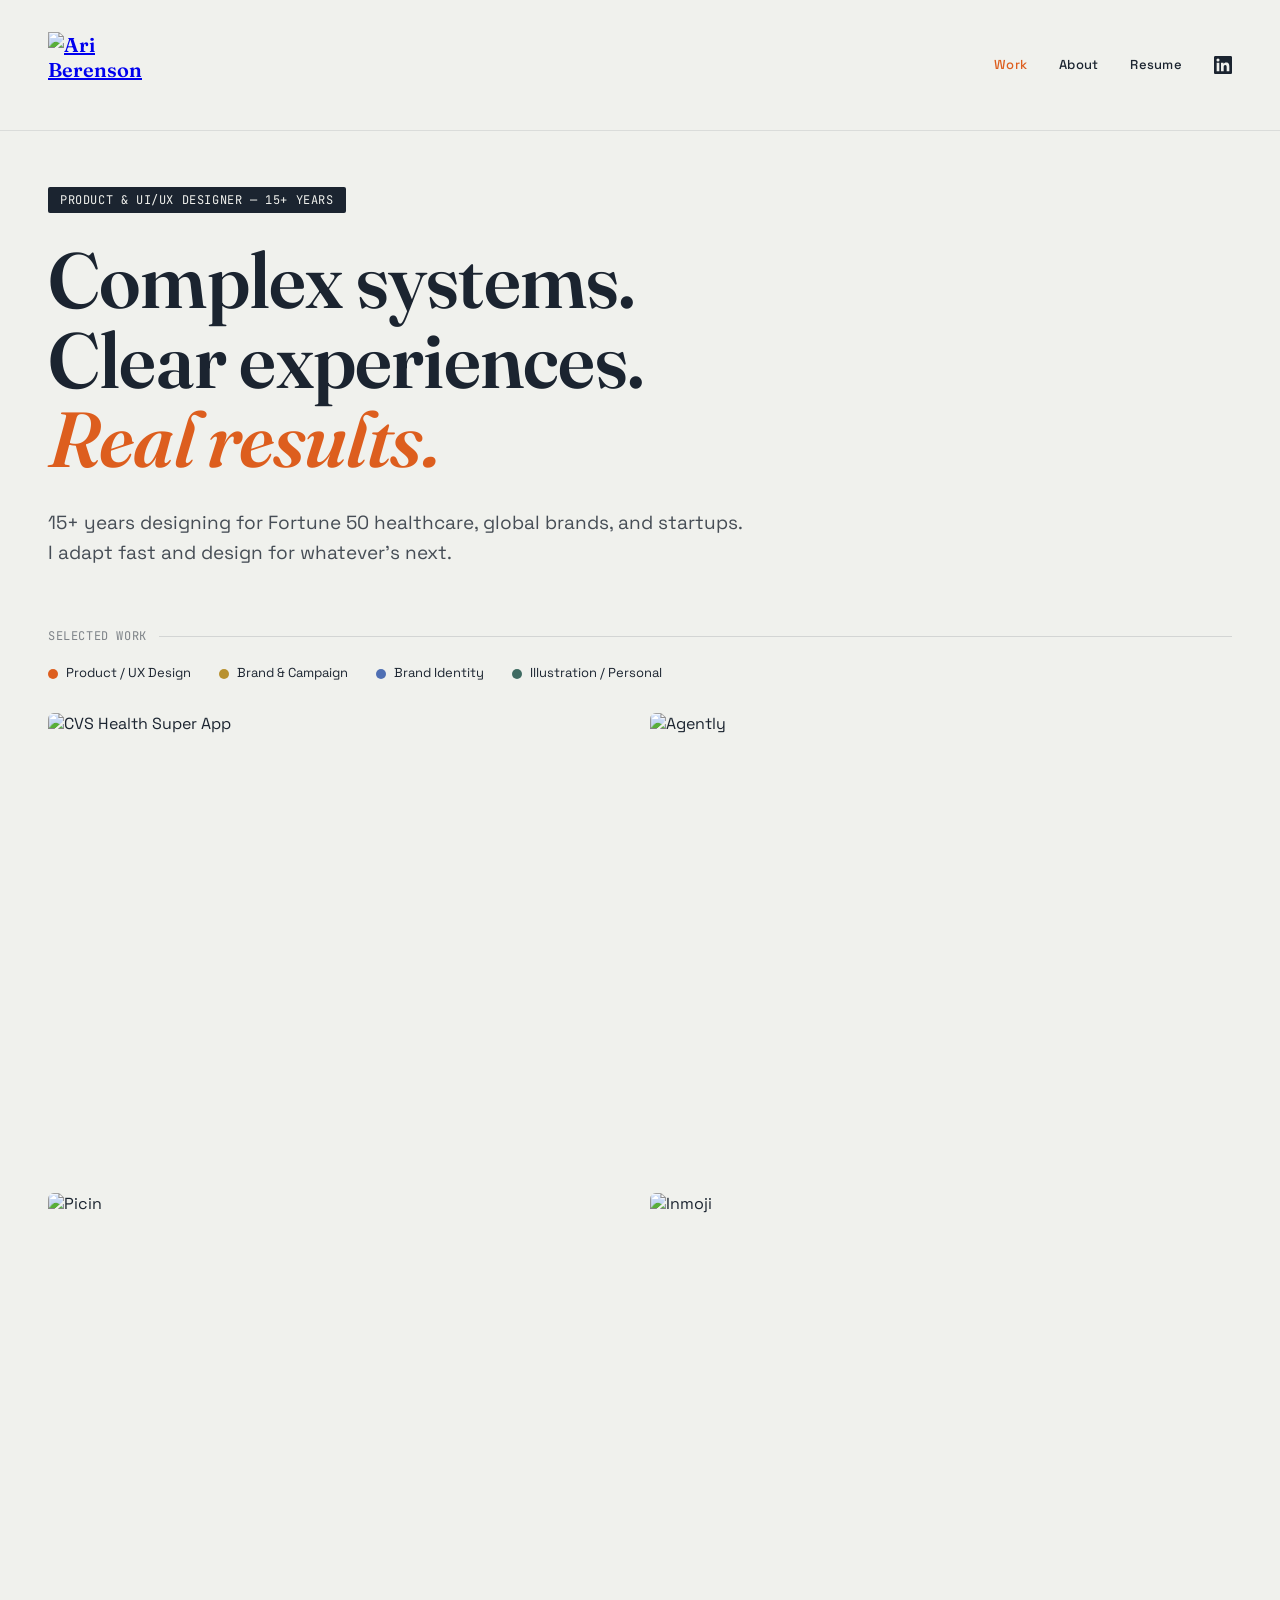
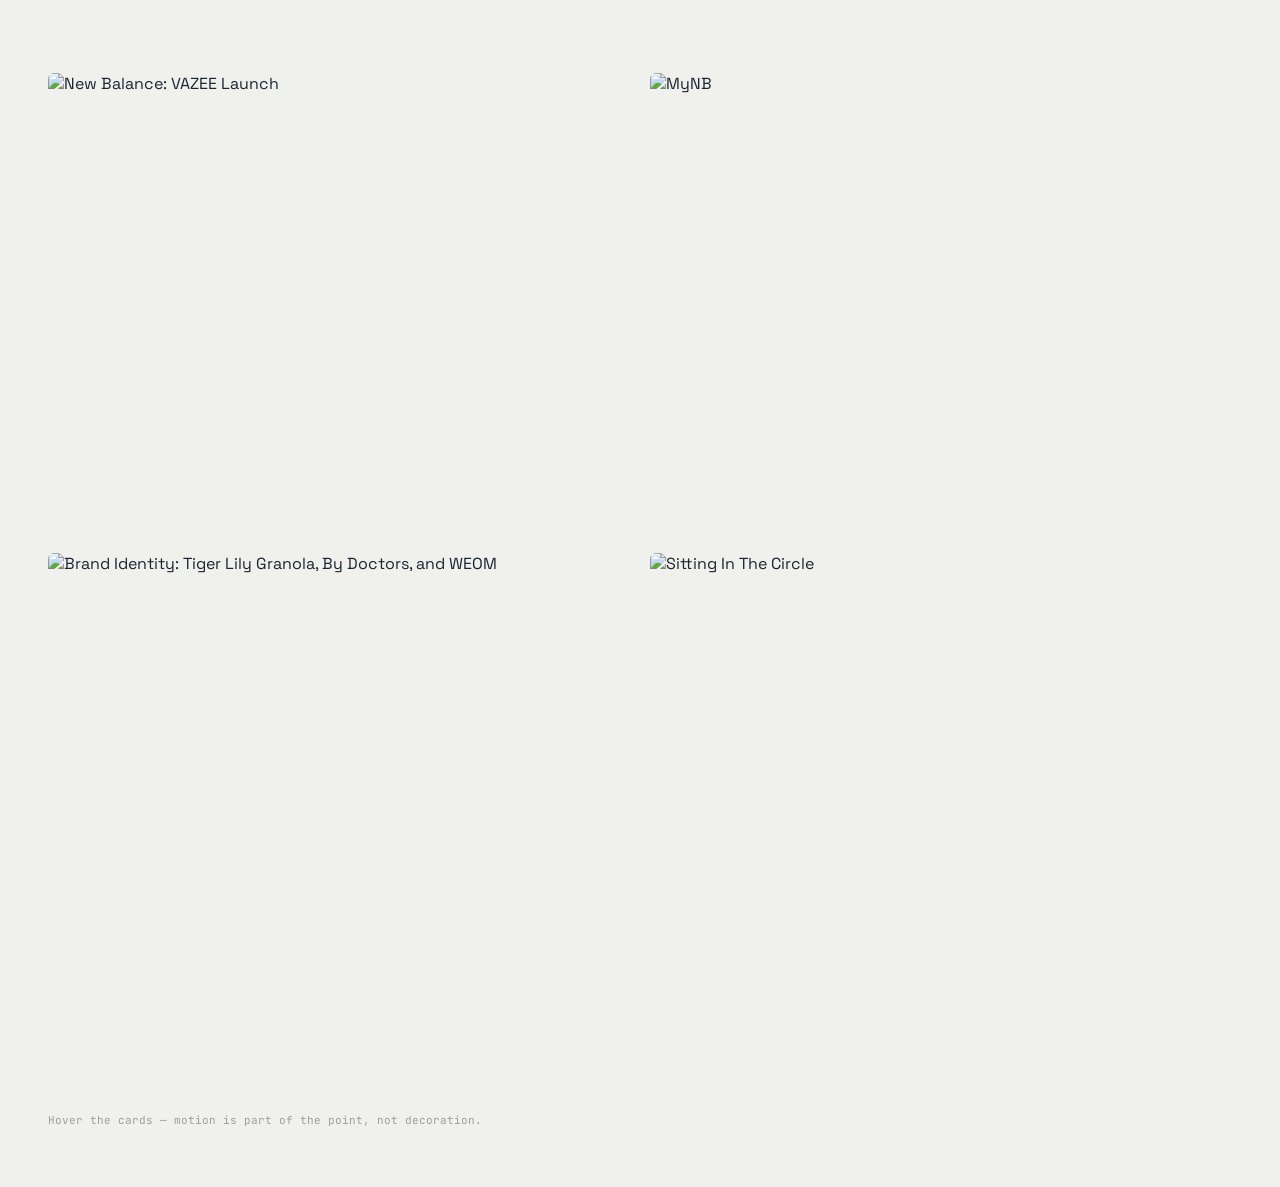
==== index.html @ b8332868 "Apply Ari's round 3 answers; replace Contact page with LinkedIn link - Brand Identity page: Ari's in" ====
<!DOCTYPE html>
<html lang="en">
<head>
<meta charset="UTF-8">
<meta name="viewport" content="width=device-width, initial-scale=1">
<title>Ari Berenson — Hybrid Direction</title>
<link rel="stylesheet" href="lightbox.css">
<style>
  @import url('https://fonts.googleapis.com/css2?family=Fraunces:opsz,wght@9..144,400..700&family=Space+Grotesk:wght@400;500;700&family=JetBrains+Mono:wght@400;500&display=swap');

  * { margin:0; padding:0; box-sizing:border-box; }
  html { overflow-y: scroll; }
  body { font-family:'Space Grotesk',sans-serif; background:#F0F1ED; color:#1B2430; }

  .nav { display:flex; justify-content:space-between; align-items:center; padding:32px 48px; border-bottom:1px solid #1B24301a; }
  .nav .mark { font-family:'Fraunces',serif; font-size:20px; font-weight:600; }
  .nav .mark img { height:66px; display:block; }
  .nav .links { display:flex; gap:32px; font-size:13px; font-weight:500; letter-spacing:0.02em; }
  .nav .links span { cursor:pointer; }
  .nav .links span:hover { color:#DD5E1E; }

  .nav .links a { color:#1B2430; text-decoration:none; }
  .nav .links a.current { color:#DD5E1E; }
  .card, .card:hover, .card:visited { color:inherit; text-decoration:none; }
  .card * { text-decoration:none; }

  .hero { padding:56px 48px 60px; max-width:1400px; margin:0 auto; }
  .eyebrow { display:inline-block; font-family:'JetBrains Mono',monospace; font-size:12px; letter-spacing:0.05em; background:#1B2430; color:#F0F1ED; padding:5px 12px; border-radius:2px; margin-bottom:28px; }
  h1 { font-family:'Fraunces',serif; font-size:78px; font-weight:600; line-height:1.02; letter-spacing:-0.01em; }
  h1 .accent { color:#DD5E1E; font-style:italic; }
  .sub { margin-top:28px; font-size:19px; line-height:1.6; color:#1B2430cc; max-width:1050px; }

  .section-label { display:flex; align-items:center; gap:12px; padding:0 48px; max-width:1400px; margin:0 auto 20px; font-family:'JetBrains Mono',monospace; font-size:12px; letter-spacing:0.05em; color:#1B243088; }
  .section-label::after { content:""; flex:1; height:1px; background:#1B243022; }

  .grid { display:grid; grid-template-columns:1fr 1fr; gap:20px; padding:0 48px; max-width:1400px; margin:0 auto 100px; }
  .card {
    position:relative; height:460px; border-radius:6px; overflow:hidden;
    cursor:pointer; display:block; transition:transform .25s ease, box-shadow .25s ease;
  }
  .card:hover { transform:translateY(-6px) rotate(-0.3deg); box-shadow:0 16px 32px -12px #1B243055; }
  .card .thumb { position:absolute; inset:0; width:100%; height:100%; object-fit:cover; transition:transform .5s ease; }
  .card:hover .thumb { transform:scale(1.06); }
  .card .thumb-ph { position:absolute; inset:0; width:100%; height:100%; display:flex; align-items:center; justify-content:center; text-align:center; padding:24px; background:repeating-linear-gradient(135deg,#ffffff14,#ffffff14 12px,#ffffff0a 12px,#ffffff0a 24px); transition:transform .5s ease; }
  .card:hover .thumb-ph { transform:scale(1.06); }
  .card .thumb-ph span { font-family:'JetBrains Mono',monospace; font-size:11px; color:#ffffffaa; font-style:italic; }
  .card .overlay {
    position:absolute; inset:0; background:#1B2430cc; opacity:0; transition:opacity .3s ease;
    padding:28px; display:flex; flex-direction:column; justify-content:space-between; color:#F0F1ED;
  }
  .card:hover .overlay { opacity:1; }
  .overlay-top { display:flex; justify-content:space-between; align-items:flex-start; }
  .card .num { font-family:'JetBrains Mono',monospace; font-size:12px; opacity:0.7; }
  .card .tag { font-family:'JetBrains Mono',monospace; font-size:10px; letter-spacing:0.04em; color:#DD5E1E; }
  .card .tag .dot { background:#DD5E1E; }
  .card.ink .tag { color:#F0CC72; }
  .card.ink .tag .dot { background:#F0CC72; }
  .card.teal .tag { color:#8FD9C4; }
  .card.teal .tag .dot { background:#8FD9C4; }
  .card.blue .tag { color:#9DB8F0; }
  .card.blue .tag .dot { background:#9DB8F0; }
  .overlay-bottom { position:relative; }
  .card h3 { font-family:'Fraunces',serif; font-size:28px; font-weight:600; }
  .card p { font-size:13px; margin-top:8px; opacity:0.85; max-width:320px; }
  .card .arrow { position:absolute; bottom:0; right:0; font-size:20px; transition:transform .25s ease; }
  .card:hover .arrow { transform:translateX(4px); }

  .legend { display:flex; gap:28px; padding:0 48px; max-width:1400px; margin:0 auto 32px; font-size:13px; align-items:center; }
  .legend .dot { display:inline-block; width:10px; height:10px; border-radius:50%; margin-right:8px; vertical-align:middle; }
  .card .tag .dot { display:inline-block; width:7px; height:7px; border-radius:50%; margin-right:6px; vertical-align:middle; }

  .footer-note { margin:0 48px 60px; font-family:'JetBrains Mono',monospace; font-size:11px; color:#1B243066; }
</style>
<link rel="stylesheet" href="responsive.css">
</head>
<body>

<div class="nav">
  <a href="index.html" class="mark"><img src="images/Ari-Berenson_Logo_Transparent-BG.png" alt="Ari Berenson" width="111" height="66"></a>
  <div class="links"><a href="index.html" class="current">Work</a><a href="about.html">About</a><a href="resume.pdf" target="_blank">Resume</a><a href="https://www.linkedin.com/in/ariberenson/" class="li" target="_blank" rel="noopener" aria-label="Ari on LinkedIn (opens in a new tab)"><svg viewBox="0 0 24 24" aria-hidden="true"><path fill="currentColor" d="M20.447 20.452h-3.554v-5.569c0-1.328-.027-3.037-1.852-3.037-1.853 0-2.136 1.445-2.136 2.939v5.667H9.351V9h3.414v1.561h.046c.477-.9 1.637-1.85 3.37-1.85 3.601 0 4.267 2.37 4.267 5.455v6.286zM5.337 7.433a2.062 2.062 0 1 1 0-4.125 2.062 2.062 0 0 1 0 4.125zm1.782 13.019H3.555V9h3.564v11.452zM22.225 0H1.771C.792 0 0 .774 0 1.729v20.542C0 23.227.792 24 1.771 24h20.451C23.2 24 24 23.227 24 22.271V1.729C24 .774 23.2 0 22.222 0h.003z"/></svg></a></div>
</div>

<div class="hero">
  <div class="eyebrow">PRODUCT &amp; UI/UX DESIGNER — 15+ YEARS</div>
  <h1>Complex systems.<br>Clear experiences.<br><span class="accent">Real results.</span></h1>
  <p class="sub">15+ years designing for Fortune 50 healthcare, global brands, and startups.<br>I adapt fast and design for whatever's next.</p>
</div>

<div class="section-label">SELECTED WORK</div>

<div class="legend">
  <span><span class="dot" style="background:#DD5E1E"></span>Product / UX Design</span>
  <span><span class="dot" style="background:#B8912F"></span>Brand &amp; Campaign</span>
  <span><span class="dot" style="background:#4F6FB3"></span>Brand Identity</span>
  <span><span class="dot" style="background:#3F6B62"></span>Illustration / Personal</span>
</div>

<div class="grid">
  <a href="cvs-health-super-app.html" class="card">
    <img class="thumb" src="images/cvs/superapp-card.jpg" alt="CVS Health Super App">
    <div class="overlay">
      <div class="overlay-top">
        <div class="num">01</div>
        <div class="tag"><span class="dot"></span>ENTERPRISE UX</div>
      </div>
      <div class="overlay-bottom">
        <h3>CVS Health Super App</h3>
        <p>Onboarding, search &amp; navigation that connect CVS Health's pharmacy, clinic, retail &amp; Aetna experiences</p>
        <div class="arrow">↗</div>
      </div>
    </div>
  </a>
  <a href="agently.html" class="card">
    <img class="thumb" src="images/Agently_2.jpg" alt="Agently">
    <div class="overlay">
      <div class="overlay-top">
        <div class="num">02</div>
        <div class="tag"><span class="dot"></span>PRODUCT / UX</div>
      </div>
      <div class="overlay-bottom">
        <h3>Agently</h3>
        <p>Recommendation &amp; messaging platform for real estate agents</p>
        <div class="arrow">↗</div>
      </div>
    </div>
  </a>
  <a href="picin.html" class="card">
    <img class="thumb" src="images/Picin_1.jpg" alt="Picin">
    <div class="overlay">
      <div class="overlay-top">
        <div class="num">03</div>
        <div class="tag"><span class="dot"></span>PRODUCT / UX</div>
      </div>
      <div class="overlay-bottom">
        <h3>Picin</h3>
        <p>A dating app built around real, unfiltered selfies</p>
        <div class="arrow">↗</div>
      </div>
    </div>
  </a>
  <a href="inmoji.html" class="card">
    <img class="thumb" src="images/Inmoji-TitleSample.webp" alt="Inmoji">
    <div class="overlay">
      <div class="overlay-top">
        <div class="num">04</div>
        <div class="tag"><span class="dot"></span>PRODUCT / UX</div>
      </div>
      <div class="overlay-bottom">
        <h3>Inmoji</h3>
        <p>Ad-tech platform for branded AR &amp; messaging content</p>
        <div class="arrow">↗</div>
      </div>
    </div>
  </a>
  <a href="newbalance-vazee.html" class="card ink">
    <img class="thumb" src="images/VAZEE-Jenny-WorkSample.webp" alt="New Balance: VAZEE Launch">
    <div class="overlay">
      <div class="overlay-top">
        <div class="num">05</div>
        <div class="tag"><span class="dot"></span>BRAND / CAMPAIGN</div>
      </div>
      <div class="overlay-bottom">
        <h3>New Balance: VAZEE Launch</h3>
        <p>Global product launch across print, digital &amp; retail</p>
        <div class="arrow">↗</div>
      </div>
    </div>
  </a>
  <a href="mynb.html" class="card">
    <img class="thumb" src="images/american-portraiture-1.webp" alt="MyNB">
    <div class="overlay">
      <div class="overlay-top">
        <div class="num">06</div>
        <div class="tag"><span class="dot"></span>PRODUCT / UX</div>
      </div>
      <div class="overlay-bottom">
        <h3>MyNB</h3>
        <p>Tiered loyalty &amp; rewards app for New Balance</p>
        <div class="arrow">↗</div>
      </div>
    </div>
  </a>
  <a href="brand-identity.html" class="card blue">
    <img class="thumb" src="images/brand-identity-card.jpg" alt="Brand Identity: Tiger Lily Granola, By Doctors, and WEOM">
    <div class="overlay">
      <div class="overlay-top">
        <div class="num">07</div>
        <div class="tag"><span class="dot"></span>BRAND IDENTITY</div>
      </div>
      <div class="overlay-bottom">
        <h3>Brand Identity</h3>
        <p>Three brand identities: Tiger Lily Granola, By Doctors &amp; WEOM</p>
        <div class="arrow">↗</div>
      </div>
    </div>
  </a>
  <a href="sitting-in-the-circle.html" class="card teal">
    <img class="thumb" src="images/img3.webp" alt="Sitting In The Circle">
    <div class="overlay">
      <div class="overlay-top">
        <div class="num">08</div>
        <div class="tag"><span class="dot"></span>ILLUSTRATION</div>
      </div>
      <div class="overlay-bottom">
        <h3>Sitting In The Circle</h3>
        <p>Book cover &amp; interior illustrations for a collection of essays</p>
        <div class="arrow">↗</div>
      </div>
    </div>
  </a>
</div>

<div class="footer-note">Hover the cards — motion is part of the point, not decoration.</div>

<script src="lightbox.js"></script>
</body>
</html>
---- responsive.css ----
/* Phone and tablet layout, shared by every page.
   Desktop styles live inside each page; this file only changes things on smaller screens. */

img { max-width:100%; }

/* Info row with several roles: the Role column fits its text, so each role stays on one line */
@media (min-width: 901px) {
  .meta-row.meta-roles { grid-template-columns:minmax(0,0.8fr) minmax(248px,max-content) minmax(0,0.8fr) minmax(0,1.3fr); }
  .meta-row.meta-roles .role-line { white-space:nowrap; }
}

/* Labels: orange. Everything else: black. Used for roles (Lead, Contributor, Designer) and RESULT. */
.meta-item .value.role .role-line { margin-top:6px; }
.role-tag, .result-tag { color:#DD5E1E; }
.result-tag { font-weight:500; }

/* Footer used on every page (some pages define it themselves) */
footer { padding:40px 48px; border-top:1px solid #1B24301a; font-family:'JetBrains Mono',monospace; font-size:12px; color:#1B243088; }

/* ---------- Desktop alignment: footer links sit in the same column as the page content ---------- */
@media (min-width: 901px) {
  .nav-footer, footer {
    padding-left:max(48px, calc((100% - 1000px) / 2 + 48px));
    padding-right:max(48px, calc((100% - 1000px) / 2 + 48px));
  }
}

/* ---------- Tablet and below ---------- */
@media (max-width: 900px) {
  /* Side padding: 48px is too much on a small screen */
  .nav, .nav-footer, footer, .hero, .hero-wrap, section, .clients, form,
  .about-grid, .cover-block, .grid, .legend, .back, body > .section-label {
    padding-left:24px; padding-right:24px;
  }
  .hero-img { width:calc(100% - 48px); padding:0; }

  .nav { padding-top:20px; padding-bottom:20px; flex-wrap:wrap; gap:12px; }
  .nav .mark img { height:48px; width:auto; }
  .nav .links { gap:20px; }

  /* Headlines */
  h1 { font-size:52px; }
  h1.title { font-size:40px; margin-bottom:20px; }
  h2 { font-size:28px; }
  .tagline, .sub { font-size:17px; }
  .hero { padding-top:36px; padding-bottom:40px; }
  .hero-wrap { padding-top:28px; }
  section { padding-bottom:64px; }

  /* Two-column layouts become one column */
  .step, .split, .img-pair, .learnings, .gallery, .app-grid, .row,
  .cover-block, .about-grid, .logo-variants, .tier-pair {
    grid-template-columns:1fr;
    gap:24px;
  }
  .step { margin-bottom:56px; direction:ltr !important; }
  .step > div:first-child { direction:ltr !important; }
  .split img { max-width:200px; }
  .about-grid { gap:32px; }
  .cover-block .wheel { height:auto; min-height:260px; padding:24px; }

  /* Grids of cards */
  .stat-row, .stat-row.four, .outcome-grid { grid-template-columns:1fr 1fr; gap:16px; }
  .meta-row { grid-template-columns:1fr 1fr; gap:24px 16px; margin:0 24px 56px; width:auto; max-width:none; }
  .grid { grid-template-columns:1fr 1fr; gap:16px; margin-bottom:64px; }
  .card { height:340px; }

  /* Row of phone screens scrolls sideways instead of squeezing */
  .phone-row { display:flex; gap:16px; overflow-x:auto; scroll-snap-type:x proximity; padding-bottom:12px; -webkit-overflow-scrolling:touch; }
  .phone-row figure { flex:0 0 34%; min-width:170px; scroll-snap-align:start; }

  .compare { grid-template-columns:minmax(0,1fr); gap:12px; }
  .compare > * { min-width:0; }
  .step > * { min-width:0; }
  .compare-arrow { justify-self:center; transform:rotate(90deg); }
  .compare-col.before figure { max-width:240px; margin:0 auto; }
  .after-row { display:flex; gap:14px; overflow-x:auto; scroll-snap-type:x proximity; padding-bottom:10px; -webkit-overflow-scrolling:touch; }
  .after-row figure { flex:0 0 38%; min-width:160px; scroll-snap-align:start; }
  .deep-dive-card { grid-template-columns:1fr; gap:20px; padding:18px; }
  .testing figure img { max-width:220px; }
  .logo-showcase { padding:28px; min-height:240px; }
  .gallery-item { padding:20px; min-height:200px; }

  .nav-footer { flex-wrap:wrap; gap:16px; }
}

/* ---------- Phones ---------- */
@media (max-width: 560px) {
  h1 { font-size:36px; }
  h1.title { font-size:32px; }
  h2 { font-size:24px; }
  p.body-text, .bio p { font-size:15.5px; }
  .tagline, .sub { font-size:16px; }

  .nav .links { gap:14px; font-size:12px; }
  .nav .mark img { height:40px; }

  .stat-row, .stat-row.four, .outcome-grid, .meta-row { grid-template-columns:1fr; }
  .stat-card .num, .stat-row.four .stat-card .num { font-size:34px; }
  .grid { grid-template-columns:1fr; }
  .card { height:300px; }

  .phone-row figure { flex-basis:58%; }
  .after-row figure { flex-basis:62%; }
  .hero-img[style*="height"], .hero-img { height:auto; }
  .hero-img img { height:auto; }

  .learning-card { padding:24px; }
  .logo-showcase { padding:16px; min-height:200px; }
  .legend { flex-wrap:wrap; gap:10px 18px; }
  .client-list { gap:12px 24px; }
  .client-list span { font-size:19px; }
}

/* ---------- Touch screens: there's no hover, so show the card titles ---------- */
@media (hover: none) {
  .card .overlay {
    opacity:1;
    background:
      linear-gradient(to bottom, #1B2430aa 0%, #1B243000 28%),
      linear-gradient(to top, #1B2430ee 0%, #1B243099 35%, #1B243000 70%);
  }
  .card:hover { transform:none; box-shadow:none; }
  .footer-note { display:none; }
}

/* LinkedIn icon in the menu */
.nav .links a.li { display:inline-flex; align-items:center; }
.nav .links a.li svg { width:18px; height:18px; display:block; }
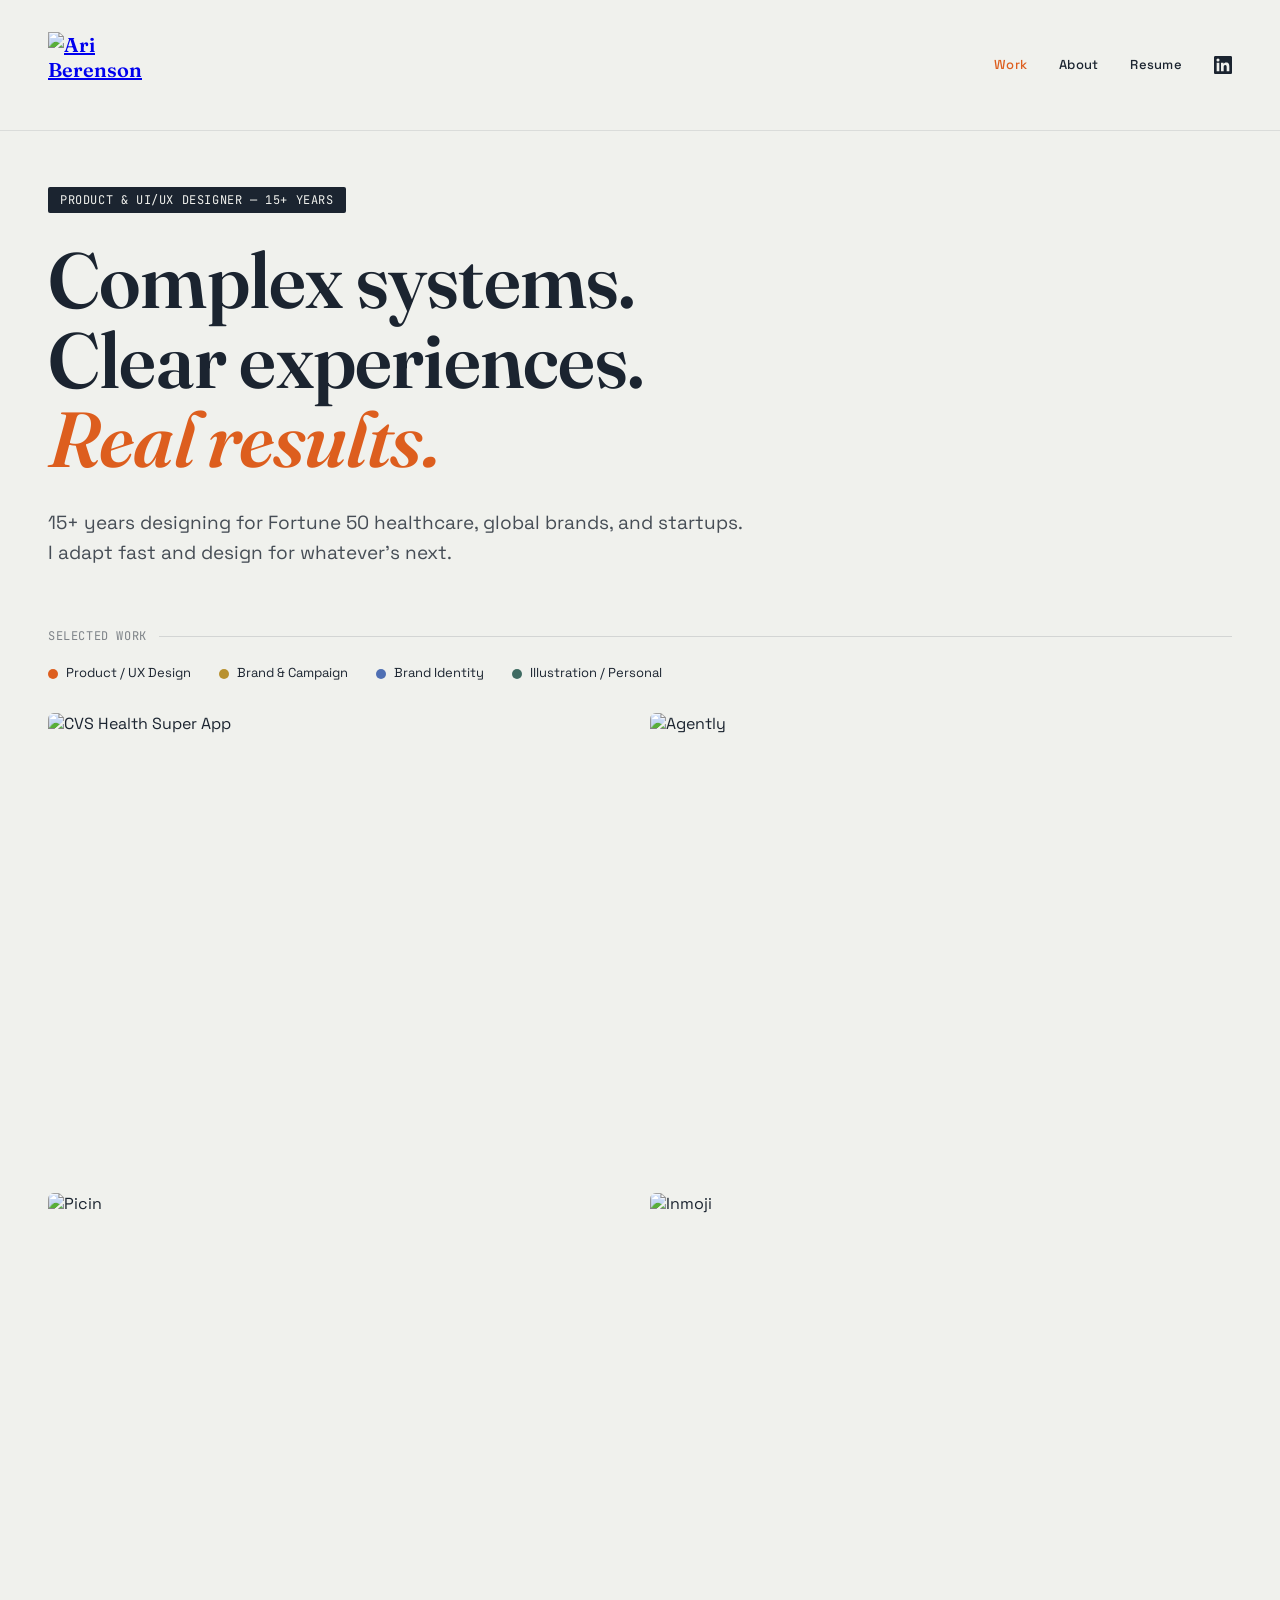
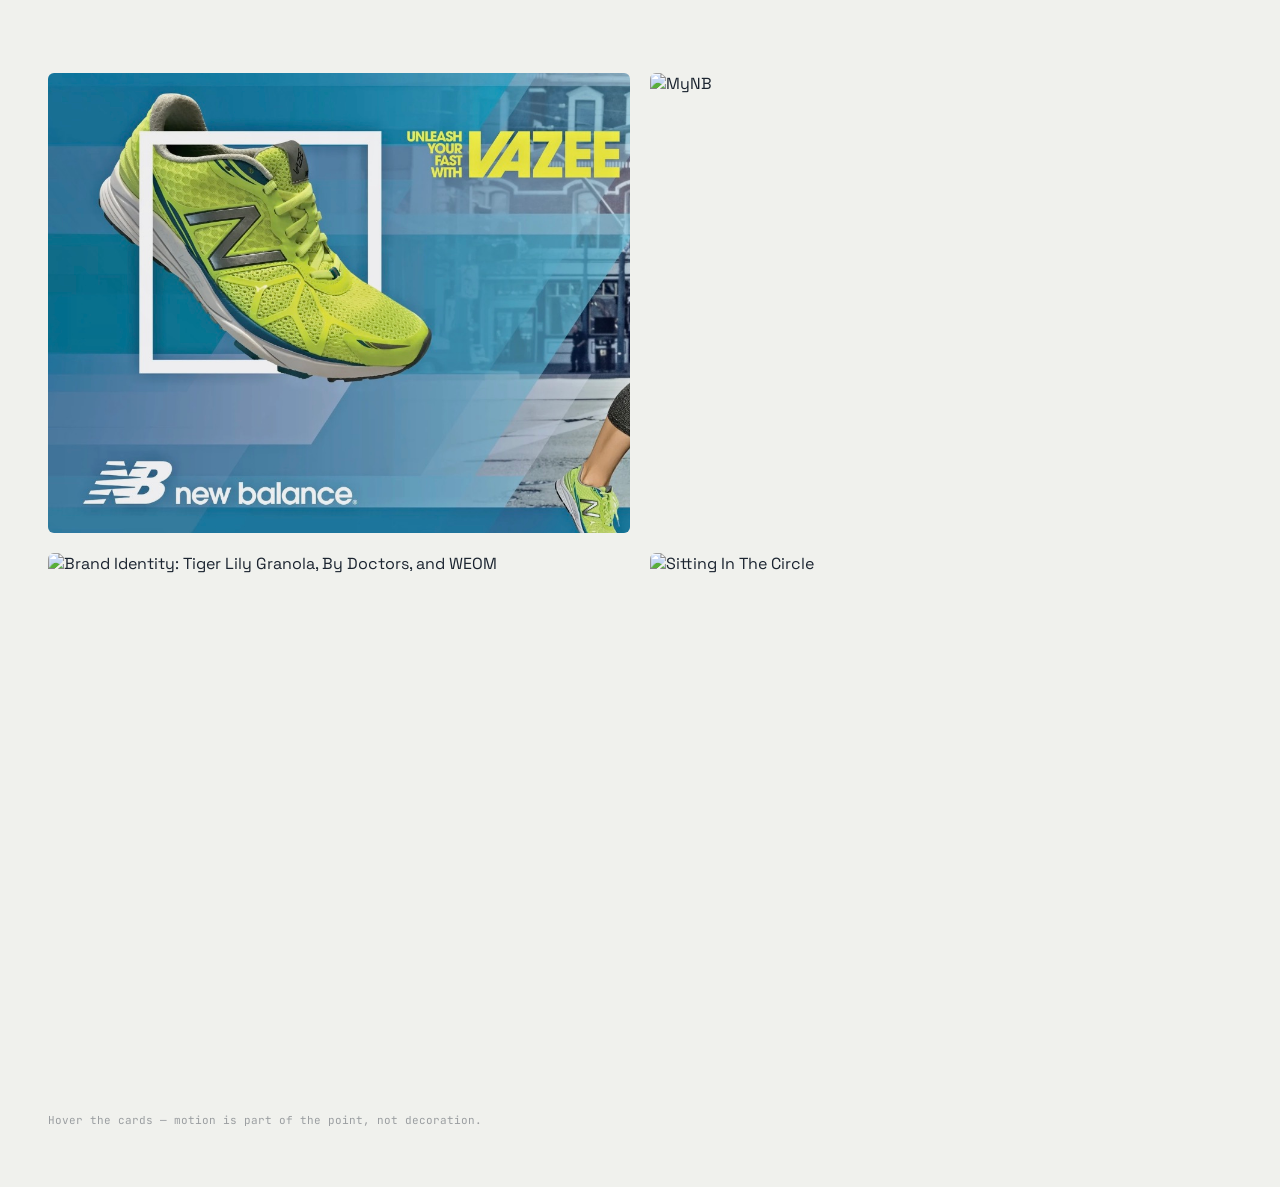
==== commit c0bf087b: "Update Vazee thumb" ====
--- a/index.html
+++ b/index.html
@@ -70,6 +70,11 @@
   .card .tag .dot { display:inline-block; width:7px; height:7px; border-radius:50%; margin-right:6px; vertical-align:middle; }
 
   .footer-note { margin:0 48px 60px; font-family:'JetBrains Mono',monospace; font-size:11px; color:#1B243066; }
+
+  /* Card 05: on tablet and phone the card is nearly square, so shift the crop right to keep "VAZEE" whole */
+  @media (max-width: 900px) {
+    .card[href="newbalance-vazee.html"] .thumb { object-position:85% 50%; }
+  }
 </style>
 <link rel="stylesheet" href="responsive.css">
 </head>
@@ -153,7 +158,7 @@
     </div>
   </a>
   <a href="newbalance-vazee.html" class="card ink">
-    <img class="thumb" src="images/VAZEE-Jenny-WorkSample.webp" alt="New Balance: VAZEE Launch">
+    <img class="thumb" src="images/VAZEE-Shoe-thumb.jpg" alt="New Balance: VAZEE Launch">
     <div class="overlay">
       <div class="overlay-top">
         <div class="num">05</div>
